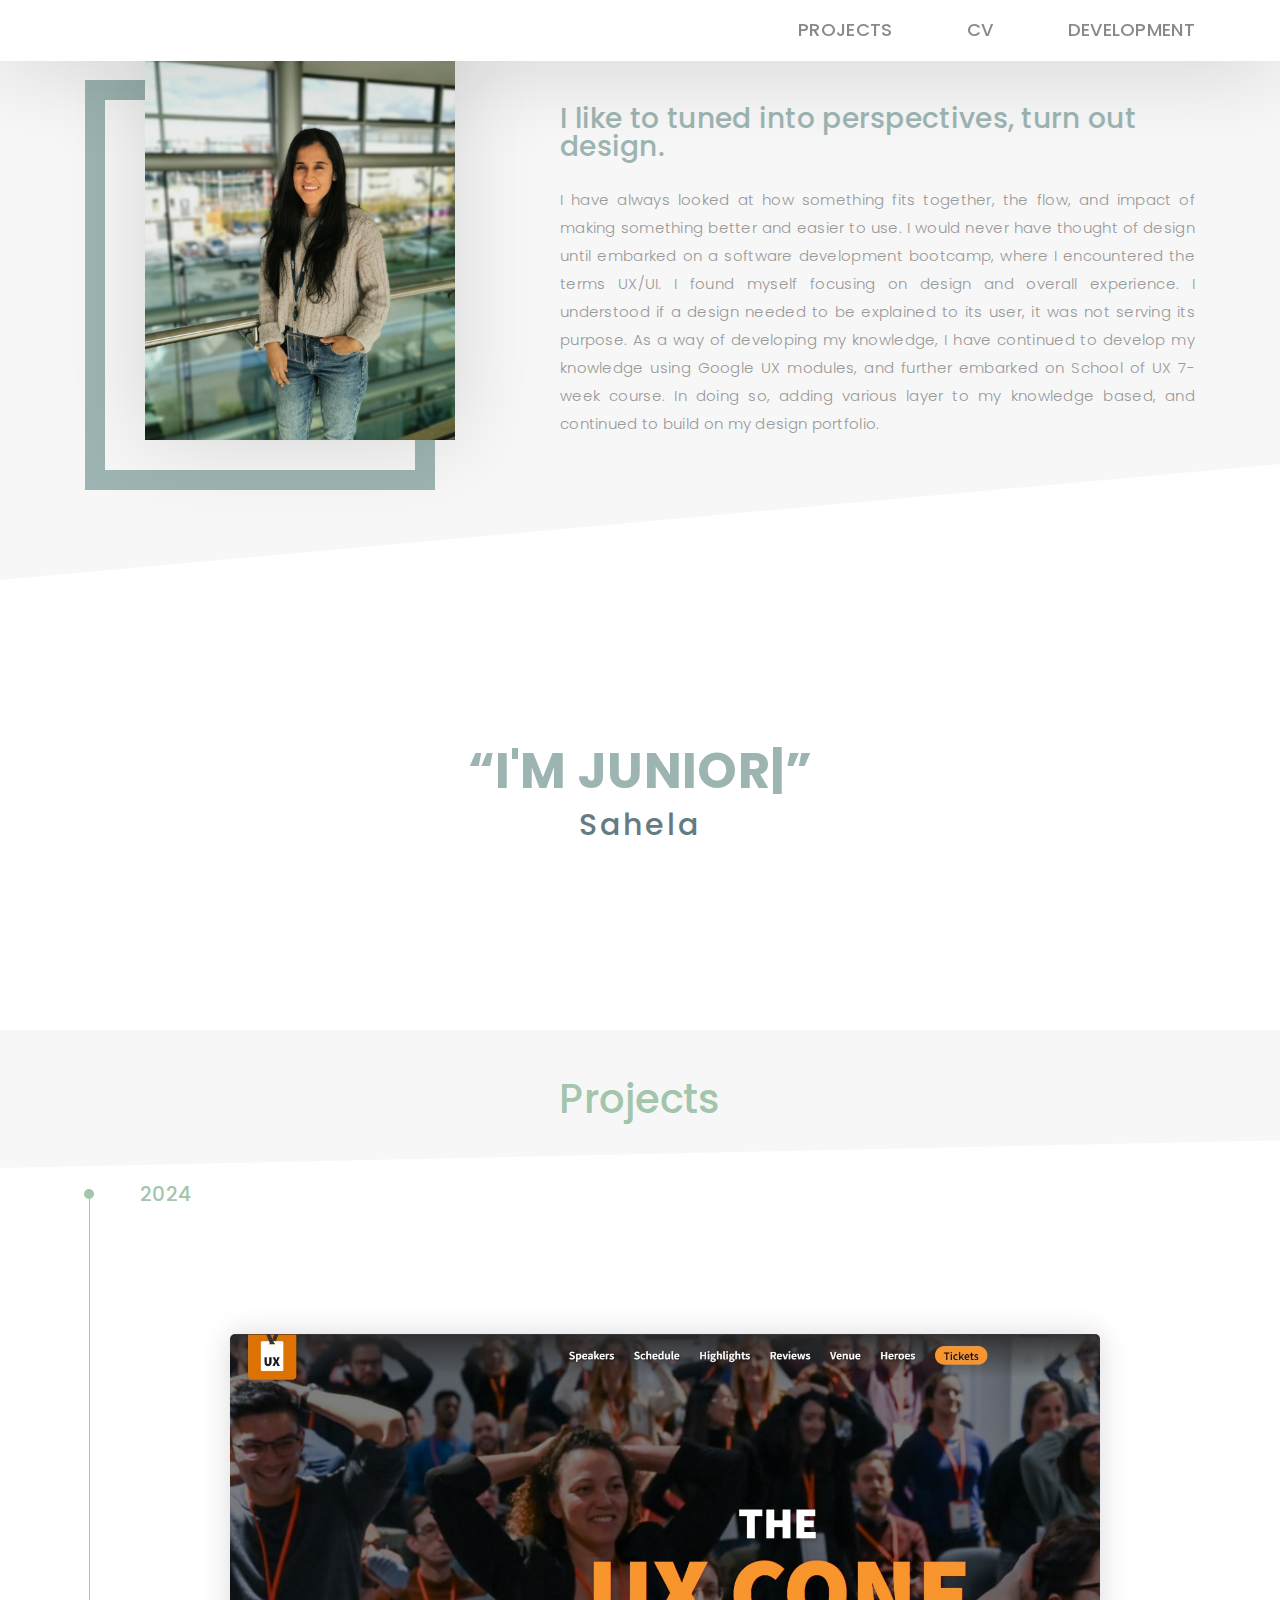
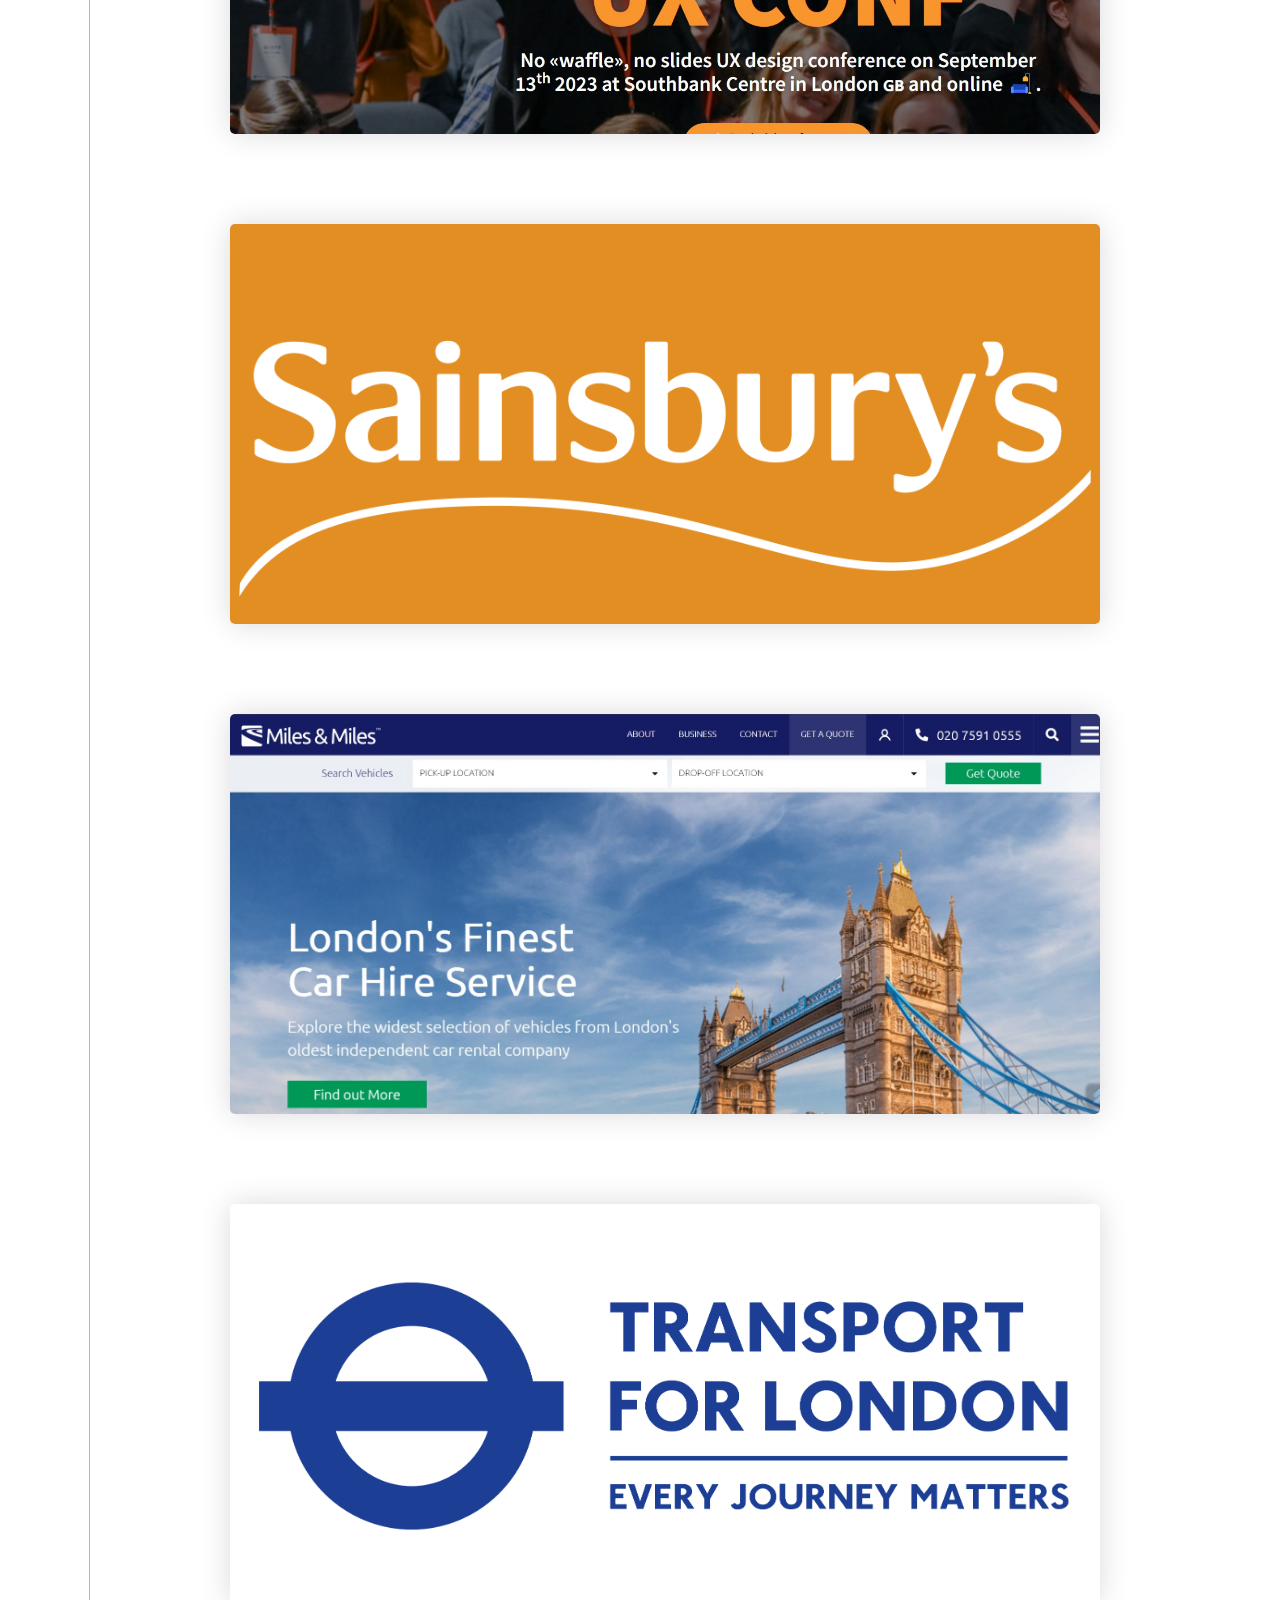
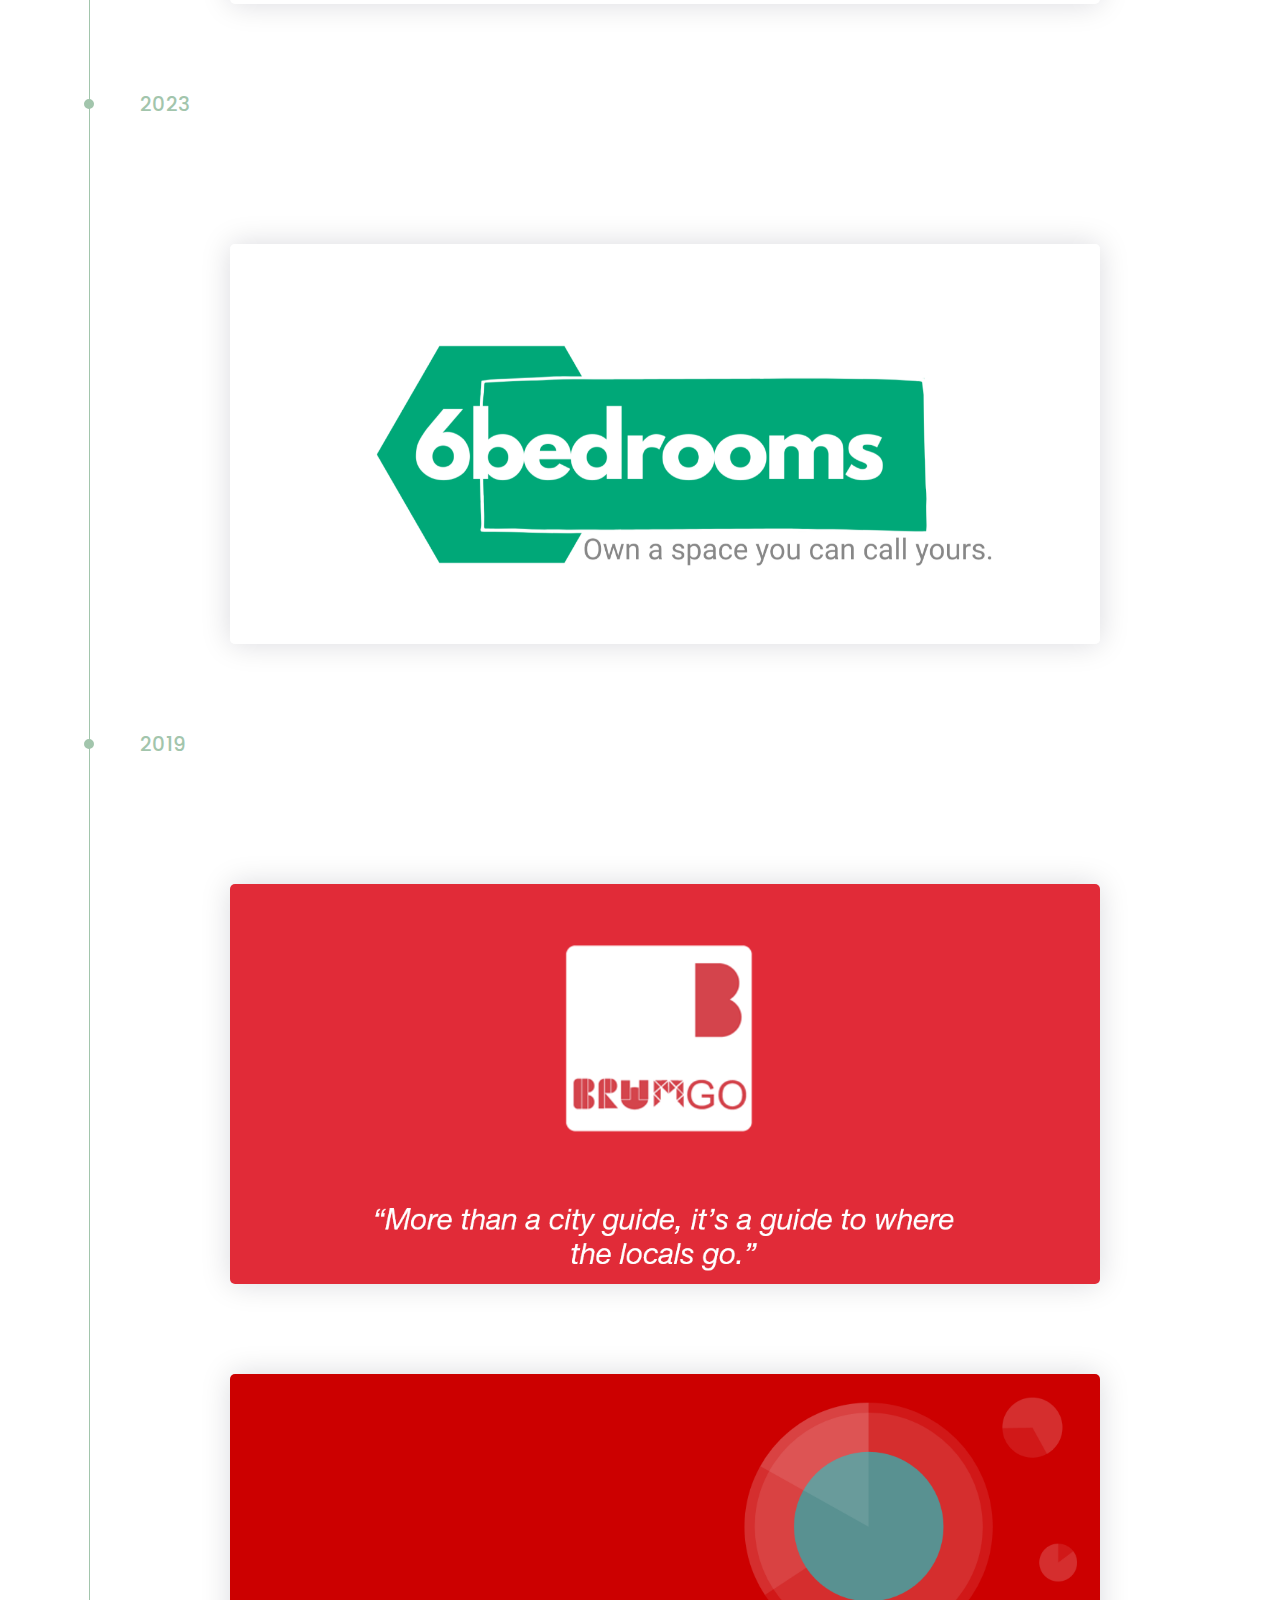
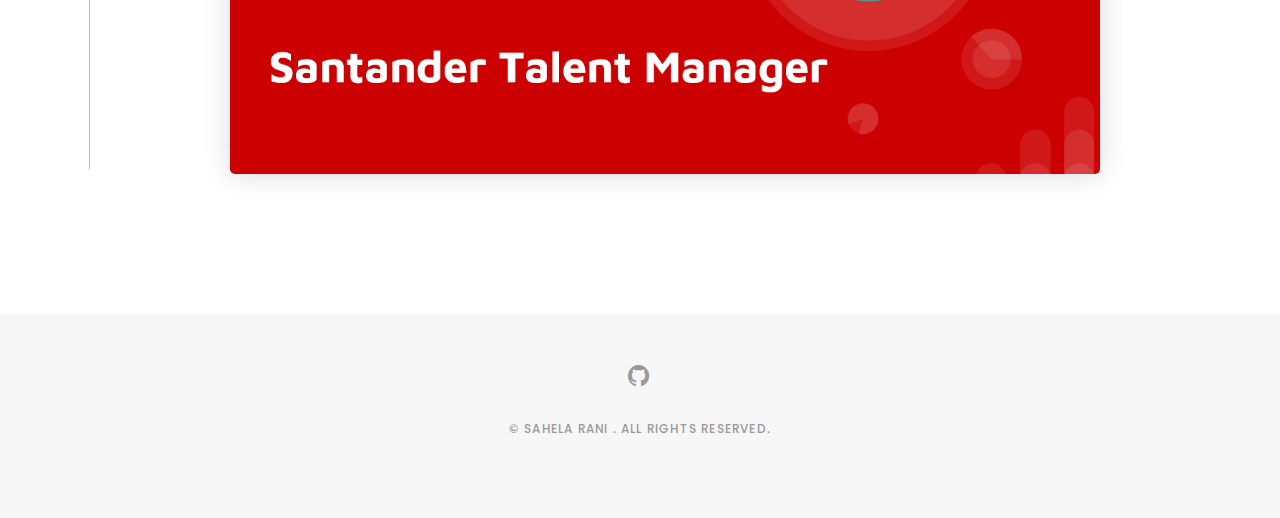
==== index.html @ 08a6c7be "all files" ====
<!DOCTYPE html>
<html lang="en">

<head>
  <meta charset="utf-8">
  <meta content="width=device-width, initial-scale=1.0" name="viewport">

  <title>Sahela</title>
  <meta content="" name="description">
  <meta content="" name="keywords">

  <!-- Favicons -->
  <link href="assets/img/favicon.png" rel="icon">
  <link href="assets/img/apple-touch-icon.png" rel="apple-touch-icon">

  <!-- Google Fonts -->
  <link
    href="https://fonts.googleapis.com/css?family=Poppins:300,300i,400,400i,500,500i,600,600i,700,700i|Playfair+Display:400,400i,500,500i,600,600i,700,700i,900,900i"
    rel="stylesheet">

  <!-- Vendor CSS Files -->
  <link href="assets/vendor/bootstrap/css/bootstrap.min.css" rel="stylesheet">
  <link href="assets/vendor/hover/hover.min.css" rel="stylesheet">
  <link href="assets/vendor/ionicons/css/ionicons.min.css" rel="stylesheet">
  <link href="assets/vendor/boxicons/css/boxicons.min.css" rel="stylesheet">
  <link href="assets/vendor/venobox/venobox.css" rel="stylesheet">
  <link href="assets/vendor/owl.carousel/assets/owl.carousel.min.css" rel="stylesheet">

  <!-- Main CSS File -->
  <link href="assets/css/style.css" rel="stylesheet">

  <!-- Global site tag (gtag.js) - Google Analytics -->


</head>

<body>

  <!-- ======= Navbar ======= -->
  <nav id="main-nav">
     <div class="container">
<ul>
          <li><a href="#strip" class="smoothScroll">Projects</a></li>
          <li><a href="cv.html" class="smoothScroll">CV</a></li>
          <li><a href="development.html" class="smoothScroll">Development</a></li>
         </ul> 
     </div>

      </div>
    </div>
  </nav>
  <!-- End Navbar -->

    <main id="main">

      <!-- ======= About Section ======= -->
      <div id="about" class="paddsection">
        <div class="container">
          <div class="row justify-content-between">

            <div class="col-lg-4 ">
              <div class="div-img-bg">
                <div class="about-img">
                  <img src="assets/img/me.jpg" class="img-responsive" alt="me">
                </div>
              </div>
            </div>

            <div class="col-lg-7">
              <div class="about-descr">

                <p class="p-heading">I like to tuned into perspectives, turn out design.</p>
                <p class="separator">
                  I have always looked at how something fits together, the flow, and impact of making something better and easier to use. 
                  I would never have thought of design until embarked on a software development bootcamp, where I encountered the terms UX/UI. 
                  I found myself focusing on design and overall experience.
                   I understood if a design needed to be explained to its user, it was not serving its purpose. 
                   As a way of developing my knowledge, I have continued to develop my knowledge using Google UX modules, and further embarked on School of UX 7-week course. 
                   In doing so, adding various layer to my knowledge based, and continued to build on my design portfolio.
                </p>

              </div>

            </div>
          </div>
        </div>
      </div>
      
      <!-- End About Section -->

        <!-- ======= Hero Section ======= -->
  <div id="hero" class="home">

    <div class="container">
      <div class="hero-content">
        <h1 id="strip"><q>I'm <span class="typed"></span></h1>
        <p class="typed-items" data-typed-person="Junior UX/UI Designer">Sahela</q></p>
        
      </div>

    </div><!-- End Hero -->


          <!-- ======= Portfolio Section ======= -->
          <div id="portfolio" class="paddsections">
            <h1 class="strip">Projects</h1>

            <div class="timeline-wrap">
              <ul class="timeline">
                
                <li class="timeline-li">2024</li>
              
                <!---Ignore, work in progress
            <div style="background-image: url('https://www.hdcarwallpapers.com/thumbs/2015/2015_koenigsegg_one_1-t2.jpg');
            background-repeat: no-repeat; object-fit: contain;" 
            class="project"> MyFitnessPal
            <a href="myfitnesspal.html">
            <span class="linkSpanner"></span></a>
            </div>
            --->

            <div style="background-image: url(assets/img/uxconference/logo.jpg); background-size: cover;" class="project">
              <a href="uxconference.html">
              <span class="linkSpanner"></span></a>
              </div>

              <div style="background-image: url(assets/img/sainsburys/Sainsburys-Emblem.png); background-size: cover;"class="project"> 
                <a href="sainsburys.html">
                <span class="linkSpanner"></span></a>
                </div>
  
                <div style="background-image: url(assets/img/miles/logo.jpg); background-size: cover;" class="project">
                  <a href="miles.html">
                  <span class="linkSpanner"></span></a>
                  </div>
 
                  <div style="background-image: url(assets/img/transport/logo.png); background-size: cover;"class="project">
                    <a href="transport.html">
                    <span class="linkSpanner"></span></a>
                    </div>

                    <li class="timeline-li">2023</li>

                    
                    <div style="background-image: url(assets/img/6bedrooms/cover.png); background-size: cover;"
                    class="project">
                      <a href="6bedrooms.html">
                      <span class="linkSpanner"></span></a>
                      </div>

                      <li class="timeline-li"> 2019</li>


                      <div style="background-image: url(assets/img/brumGo/brumgoCover.png); background-size: cover;"
                      class="project"> 
                      <a href="brumGo.html">
                      <span class="linkSpanner"></span></a>
                      </div>



                      <div style="background-image: url(assets/img/santander/santanderCover.png); background-size: cover;" class="project"> 
                        <a href="santander.html">
                        <span class="linkSpanner"></span></a>
                        </div>
      
  
                      </ul>
                    </div>

            </div>
    
          </div>
    
      </div>
     
      <!-- End Portfolio Section -->
    </div>


</div>
  <!-- ======= Footer ======= -->
  <div id="footer" class="text-center">
    <div class="container">
      <div class="socials-media text-center">

        <ul class="list-unstyled">
          <li><a><i class="ion-social-github"></i></a></li>
          
        </ul>

      </div>

      <p>&copy; Sahela Rani . All rights reserved.</p>

    </div>
  </div>
  
  <!-- End Footer -->

  <!-- Vendor JS Files -->
  <script src="assets/vendor/jquery/jquery.min.js"></script>
  <script src="assets/vendor/bootstrap/js/bootstrap.bundle.min.js"></script>
  <script src="assets/vendor/jquery.easing/jquery.easing.min.js"></script>
  <script src="assets/vendor/php-email-form/validate.js"></script>
  <script src="assets/vendor/typed/typed.js"></script>
  <script src="assets/vendor/jquery-sticky/jquery.sticky.js"></script>
  <script src="assets/vendor/isotope-layout/isotope.pkgd.min.js"></script>
  <script src="assets/vendor/venobox/venobox.min.js"></script>
  <script src="assets/vendor/owl.carousel/owl.carousel.min.js"></script>

  <!-- Main JS File -->
  <script src="assets/js/main.js"></script>

</body>

</html>
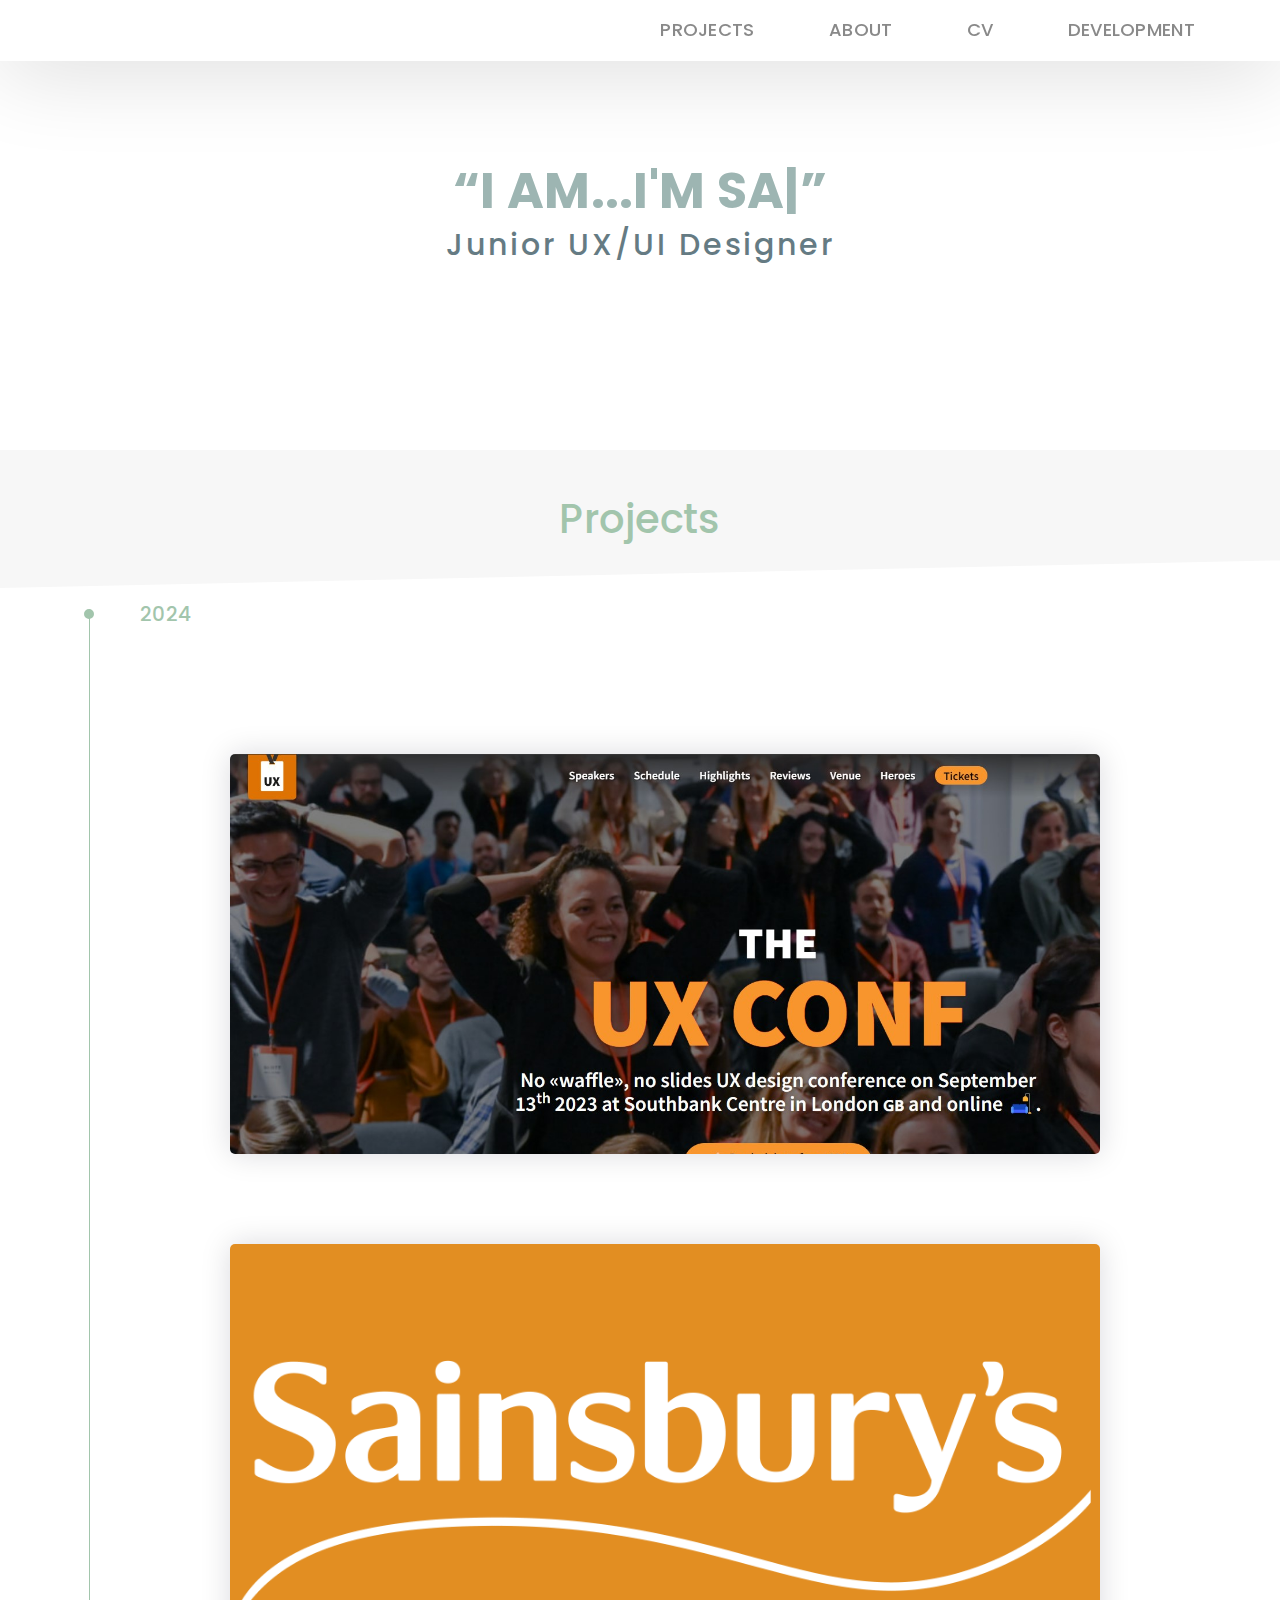
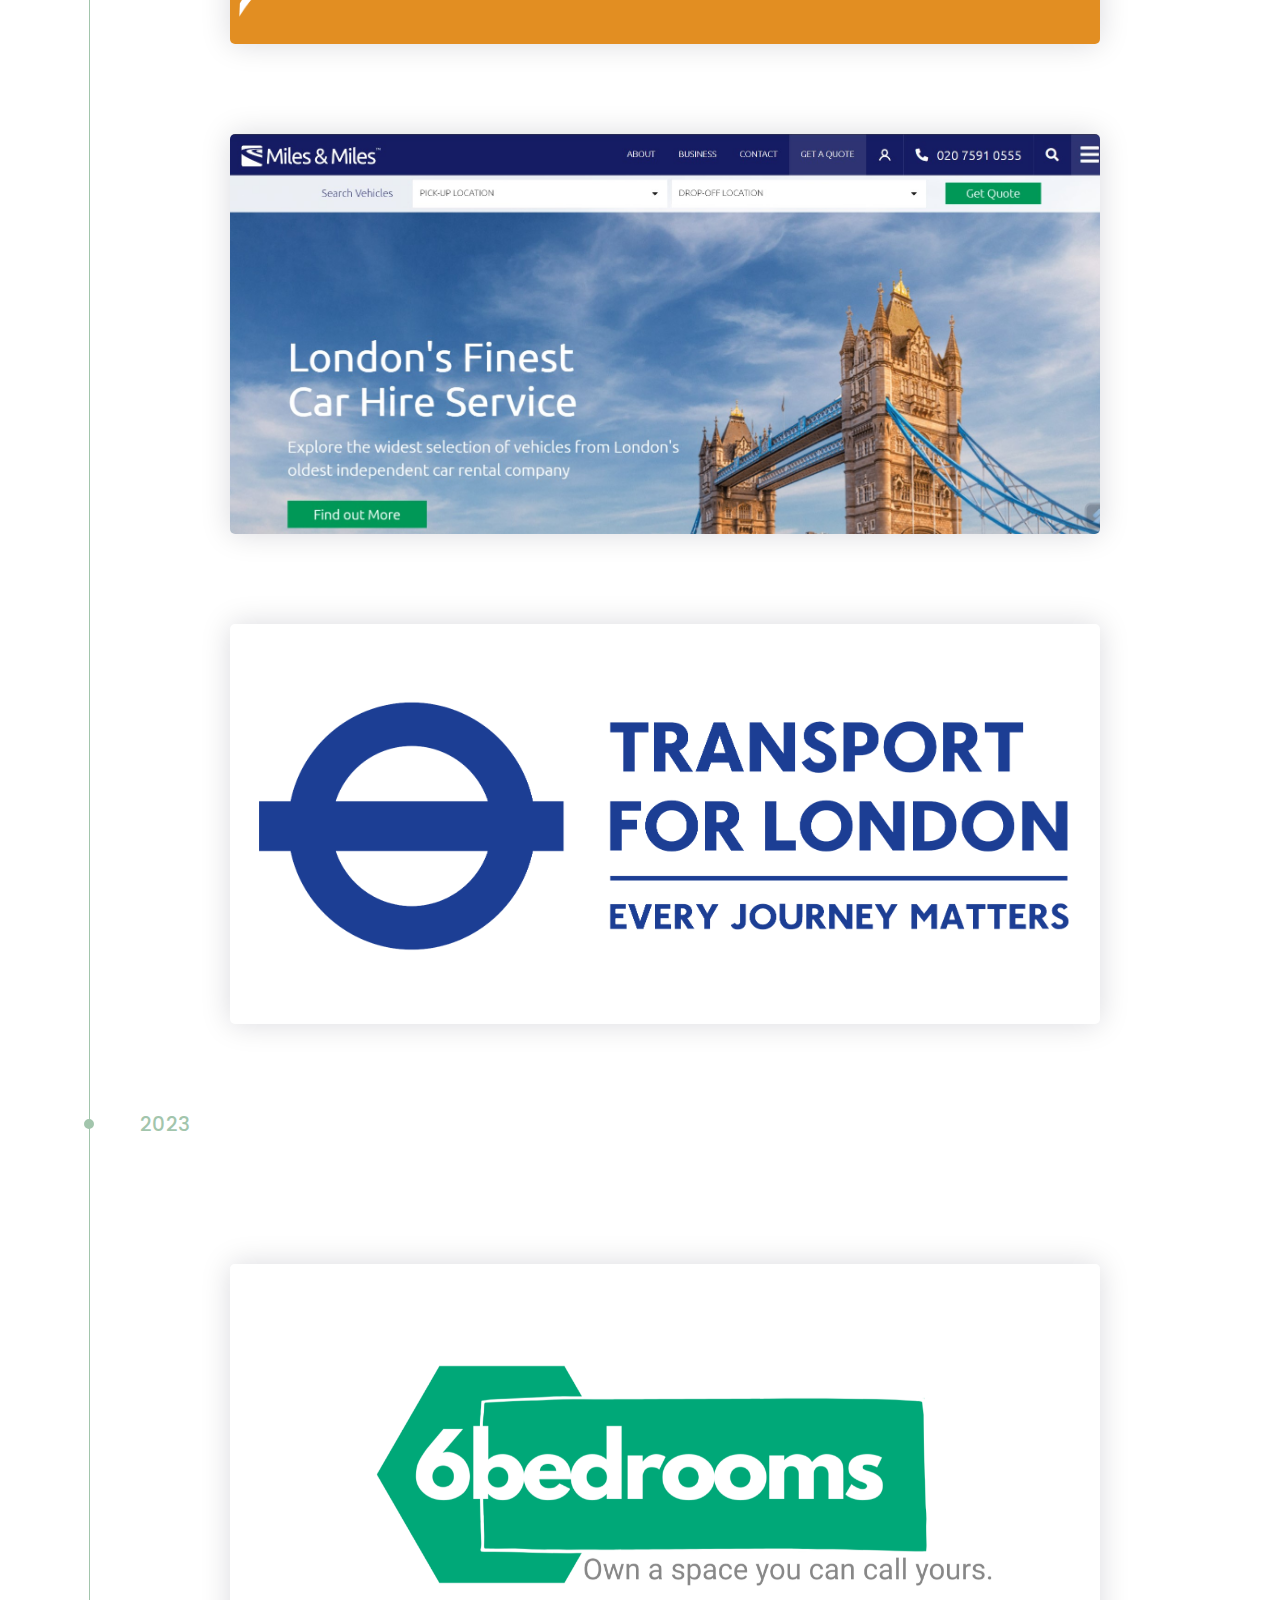
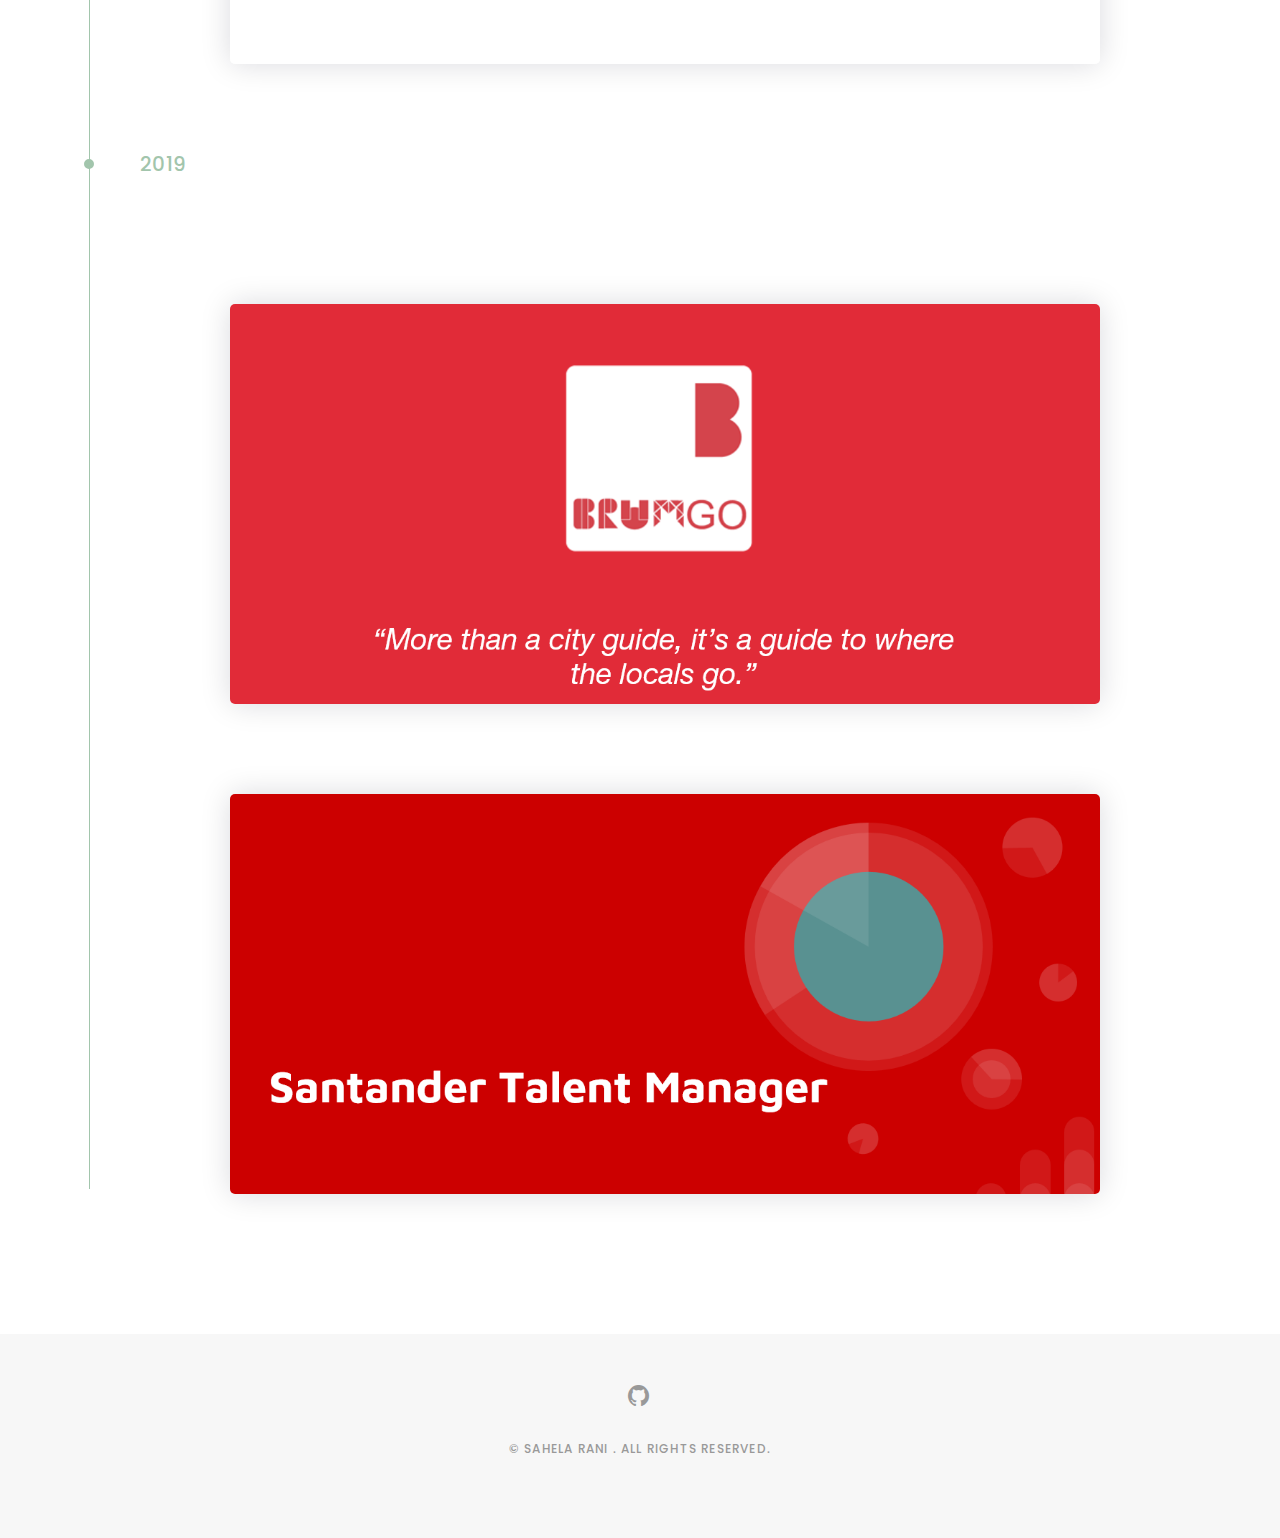
==== commit 41c03c3c: "about, text changes, iframe dimensions changed" ====
--- a/index.html
+++ b/index.html
@@ -41,6 +41,7 @@
      <div class="container">
 <ul>
           <li><a href="#strip" class="smoothScroll">Projects</a></li>
+          <li><a href="about.html" class="smoothScroll">About</a></li>
           <li><a href="cv.html" class="smoothScroll">CV</a></li>
           <li><a href="development.html" class="smoothScroll">Development</a></li>
          </ul> 
@@ -53,48 +54,13 @@
 
     <main id="main">
 
-      <!-- ======= About Section ======= -->
-      <div id="about" class="paddsection">
-        <div class="container">
-          <div class="row justify-content-between">
-
-            <div class="col-lg-4 ">
-              <div class="div-img-bg">
-                <div class="about-img">
-                  <img src="assets/img/me.jpg" class="img-responsive" alt="me">
-                </div>
-              </div>
-            </div>
-
-            <div class="col-lg-7">
-              <div class="about-descr">
-
-                <p class="p-heading">I like to tuned into perspectives, turn out design.</p>
-                <p class="separator">
-                  I have always looked at how something fits together, the flow, and impact of making something better and easier to use. 
-                  I would never have thought of design until embarked on a software development bootcamp, where I encountered the terms UX/UI. 
-                  I found myself focusing on design and overall experience.
-                   I understood if a design needed to be explained to its user, it was not serving its purpose. 
-                   As a way of developing my knowledge, I have continued to develop my knowledge using Google UX modules, and further embarked on School of UX 7-week course. 
-                   In doing so, adding various layer to my knowledge based, and continued to build on my design portfolio.
-                </p>
-
-              </div>
-
-            </div>
-          </div>
-        </div>
-      </div>
-      
-      <!-- End About Section -->
-
         <!-- ======= Hero Section ======= -->
   <div id="hero" class="home">
 
     <div class="container">
       <div class="hero-content">
-        <h1 id="strip"><q>I'm <span class="typed"></span></h1>
-        <p class="typed-items" data-typed-person="Junior UX/UI Designer">Sahela</q></p>
+        <h1 id="strip"><q>I am...<span class="typed"></span></h1>
+        <p class="typed-items" data-typed-person="I'm Sahela">Junior UX/UI Designer</q></p>
         
       </div>
 
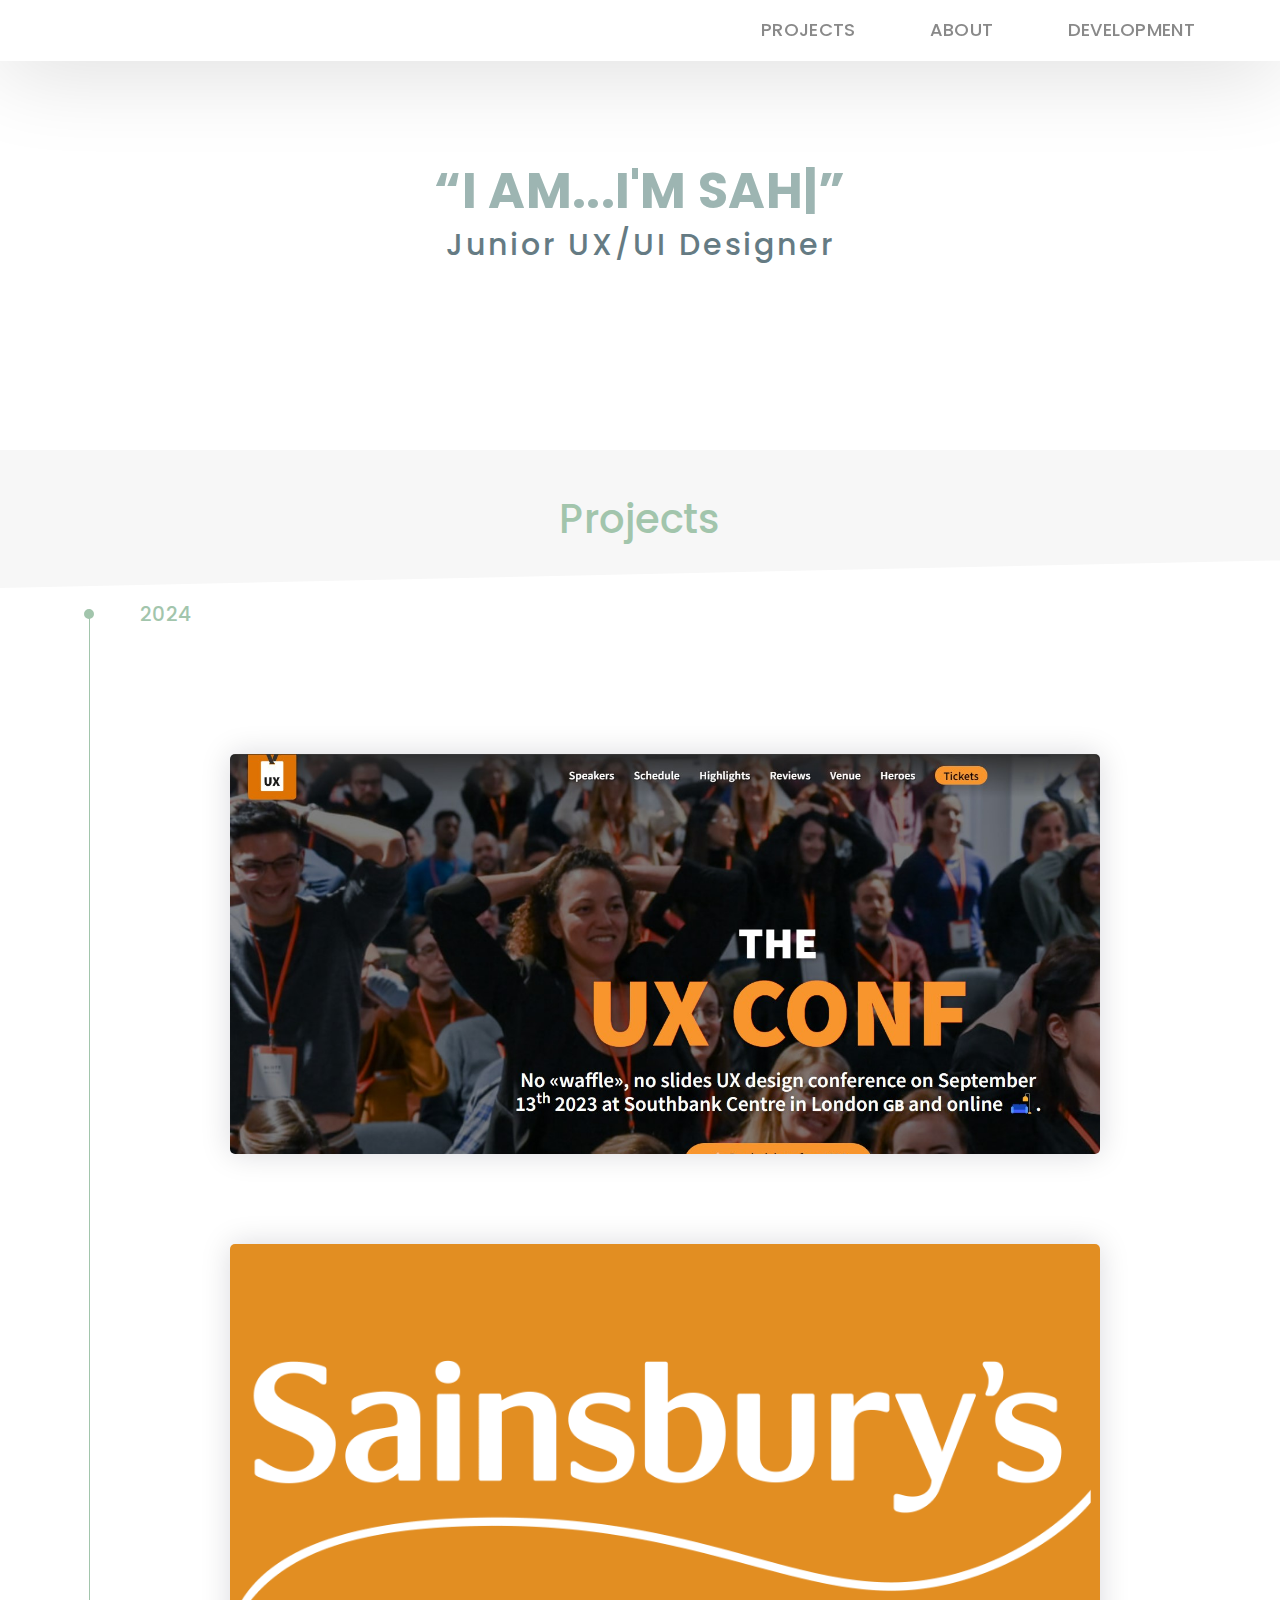
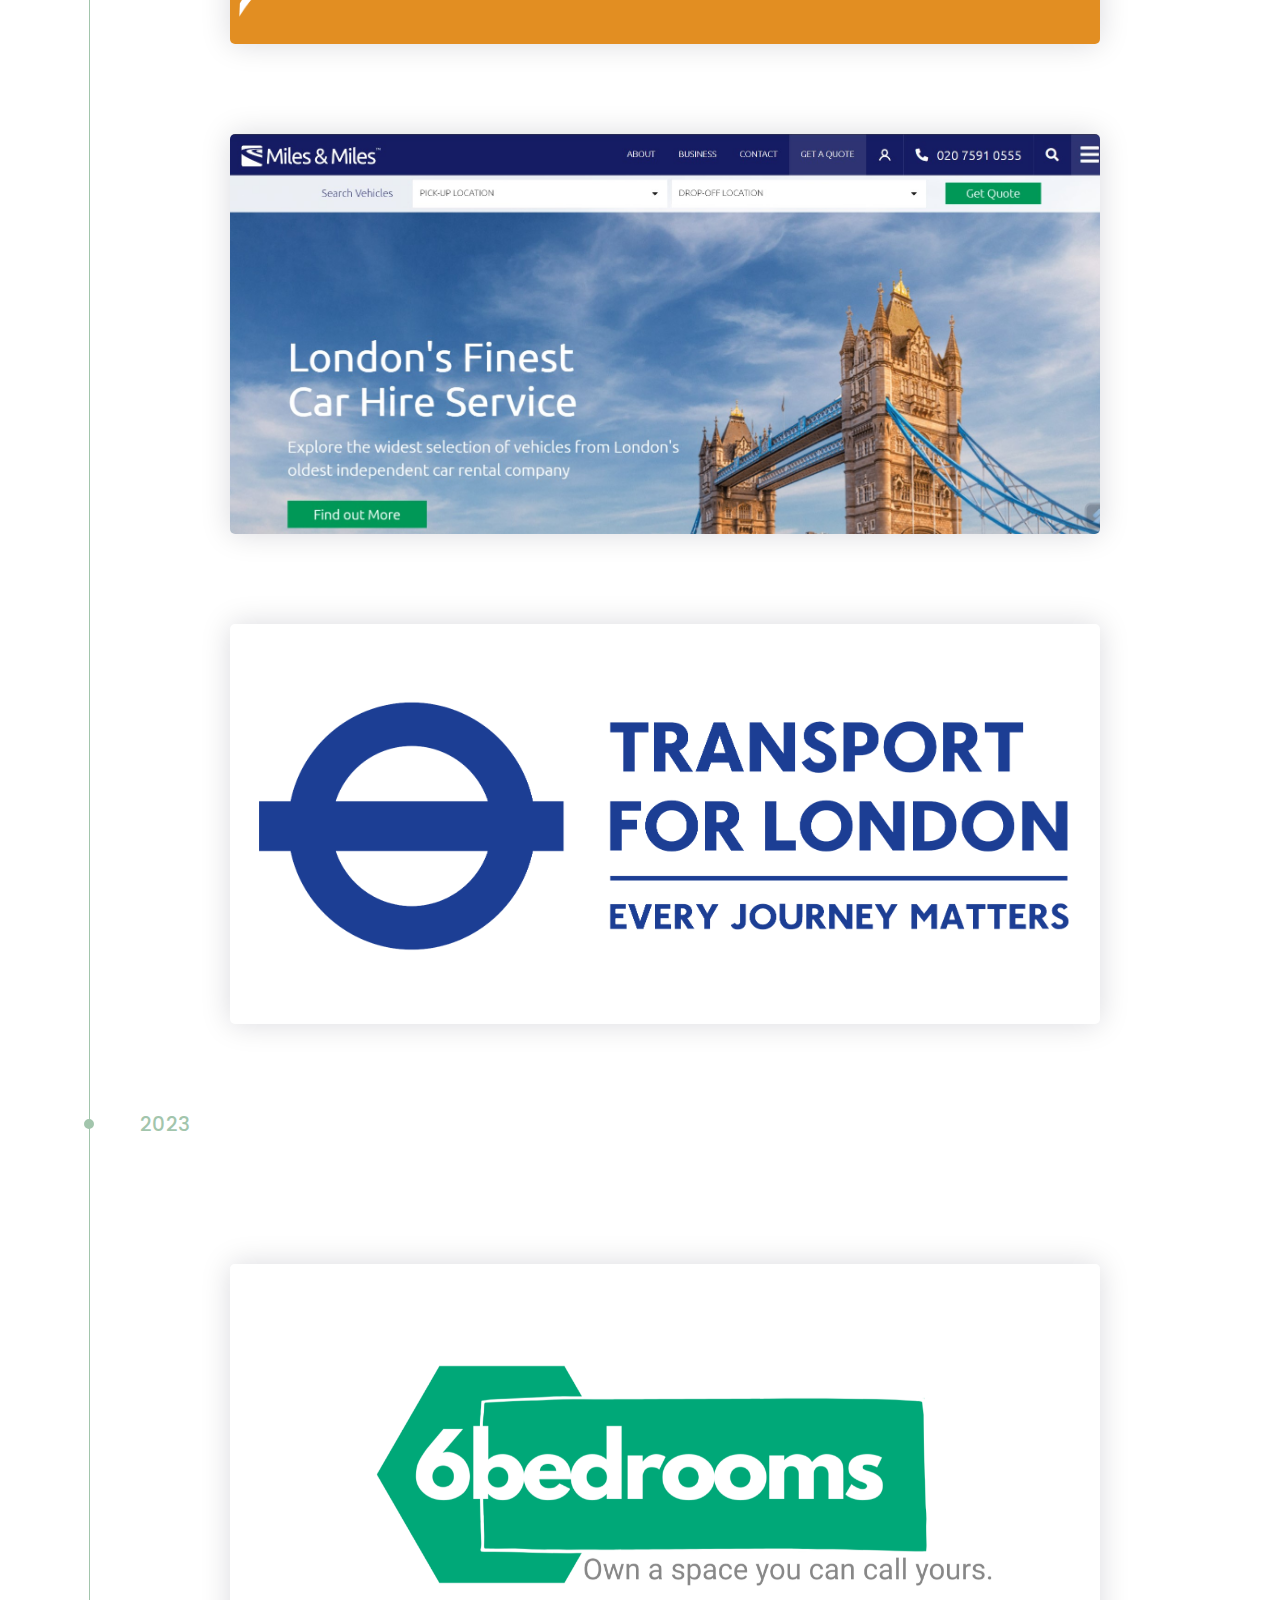
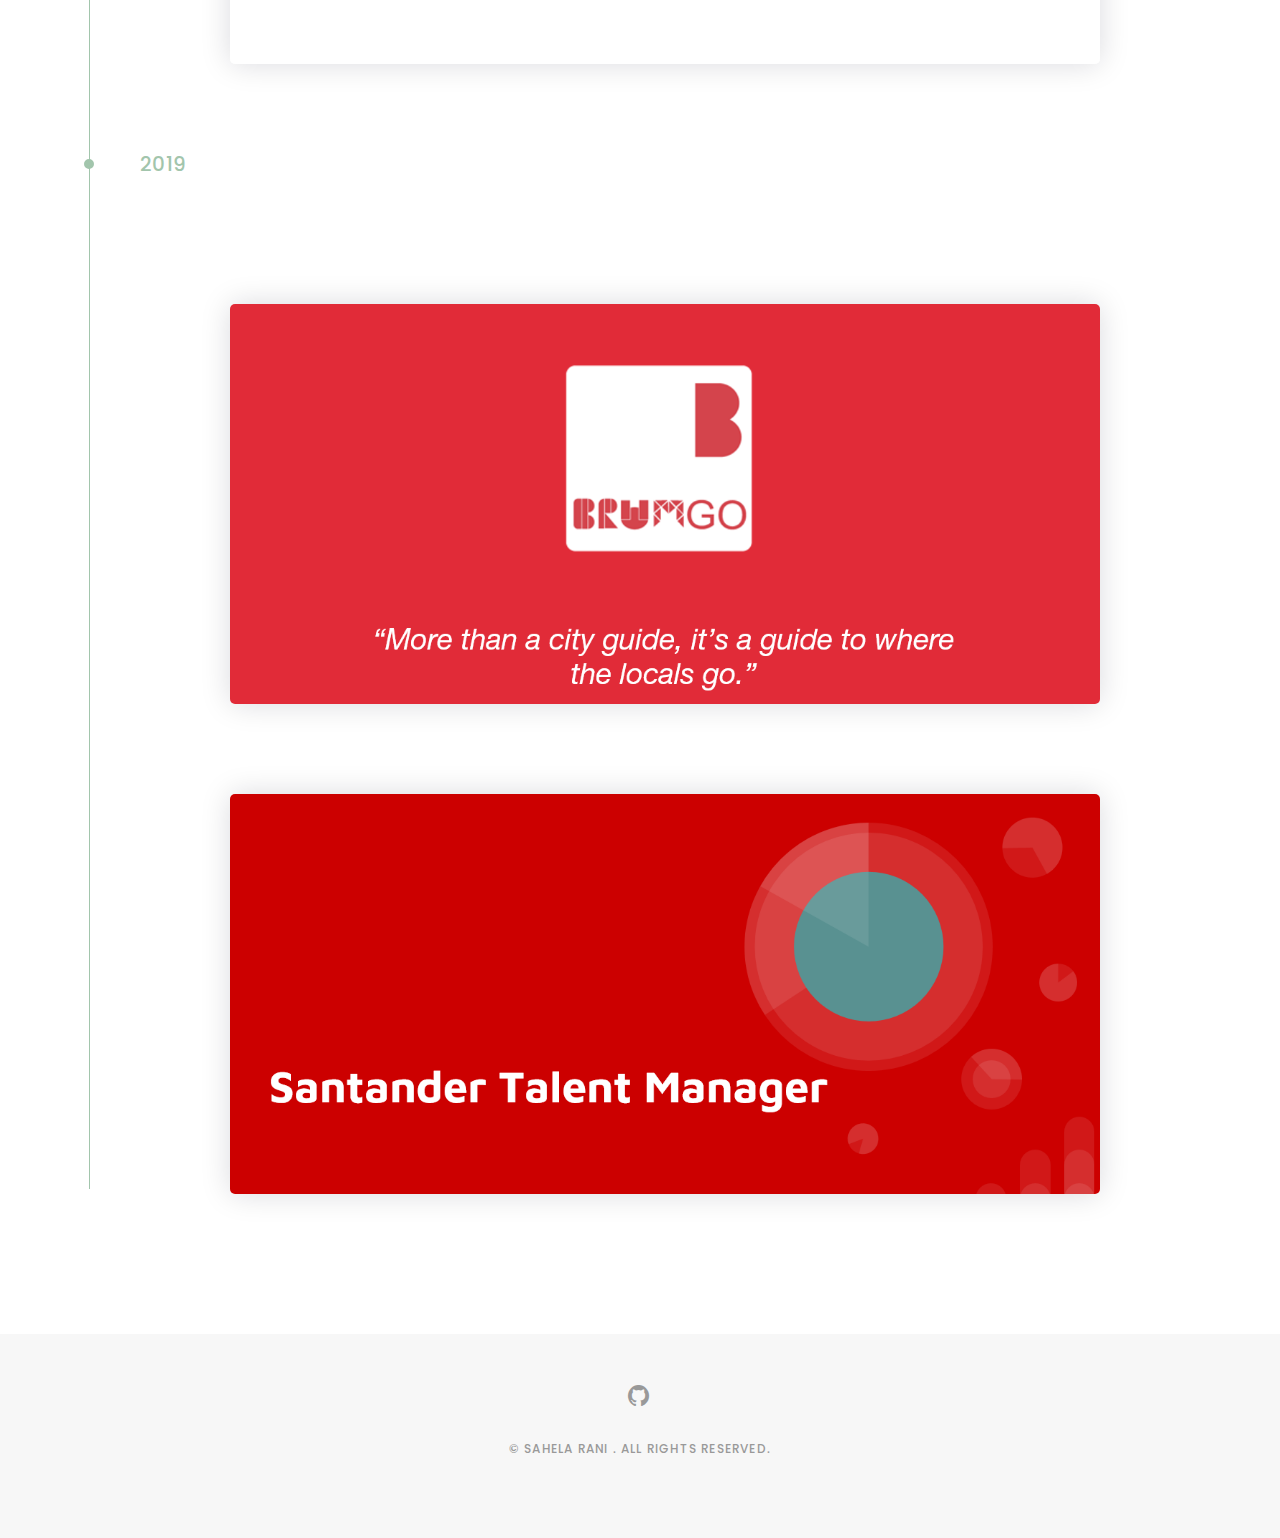
==== commit 61643144: "remove the cv" ====
--- a/index.html
+++ b/index.html
@@ -42,7 +42,6 @@
 <ul>
           <li><a href="#strip" class="smoothScroll">Projects</a></li>
           <li><a href="about.html" class="smoothScroll">About</a></li>
-          <li><a href="cv.html" class="smoothScroll">CV</a></li>
           <li><a href="development.html" class="smoothScroll">Development</a></li>
          </ul> 
      </div>
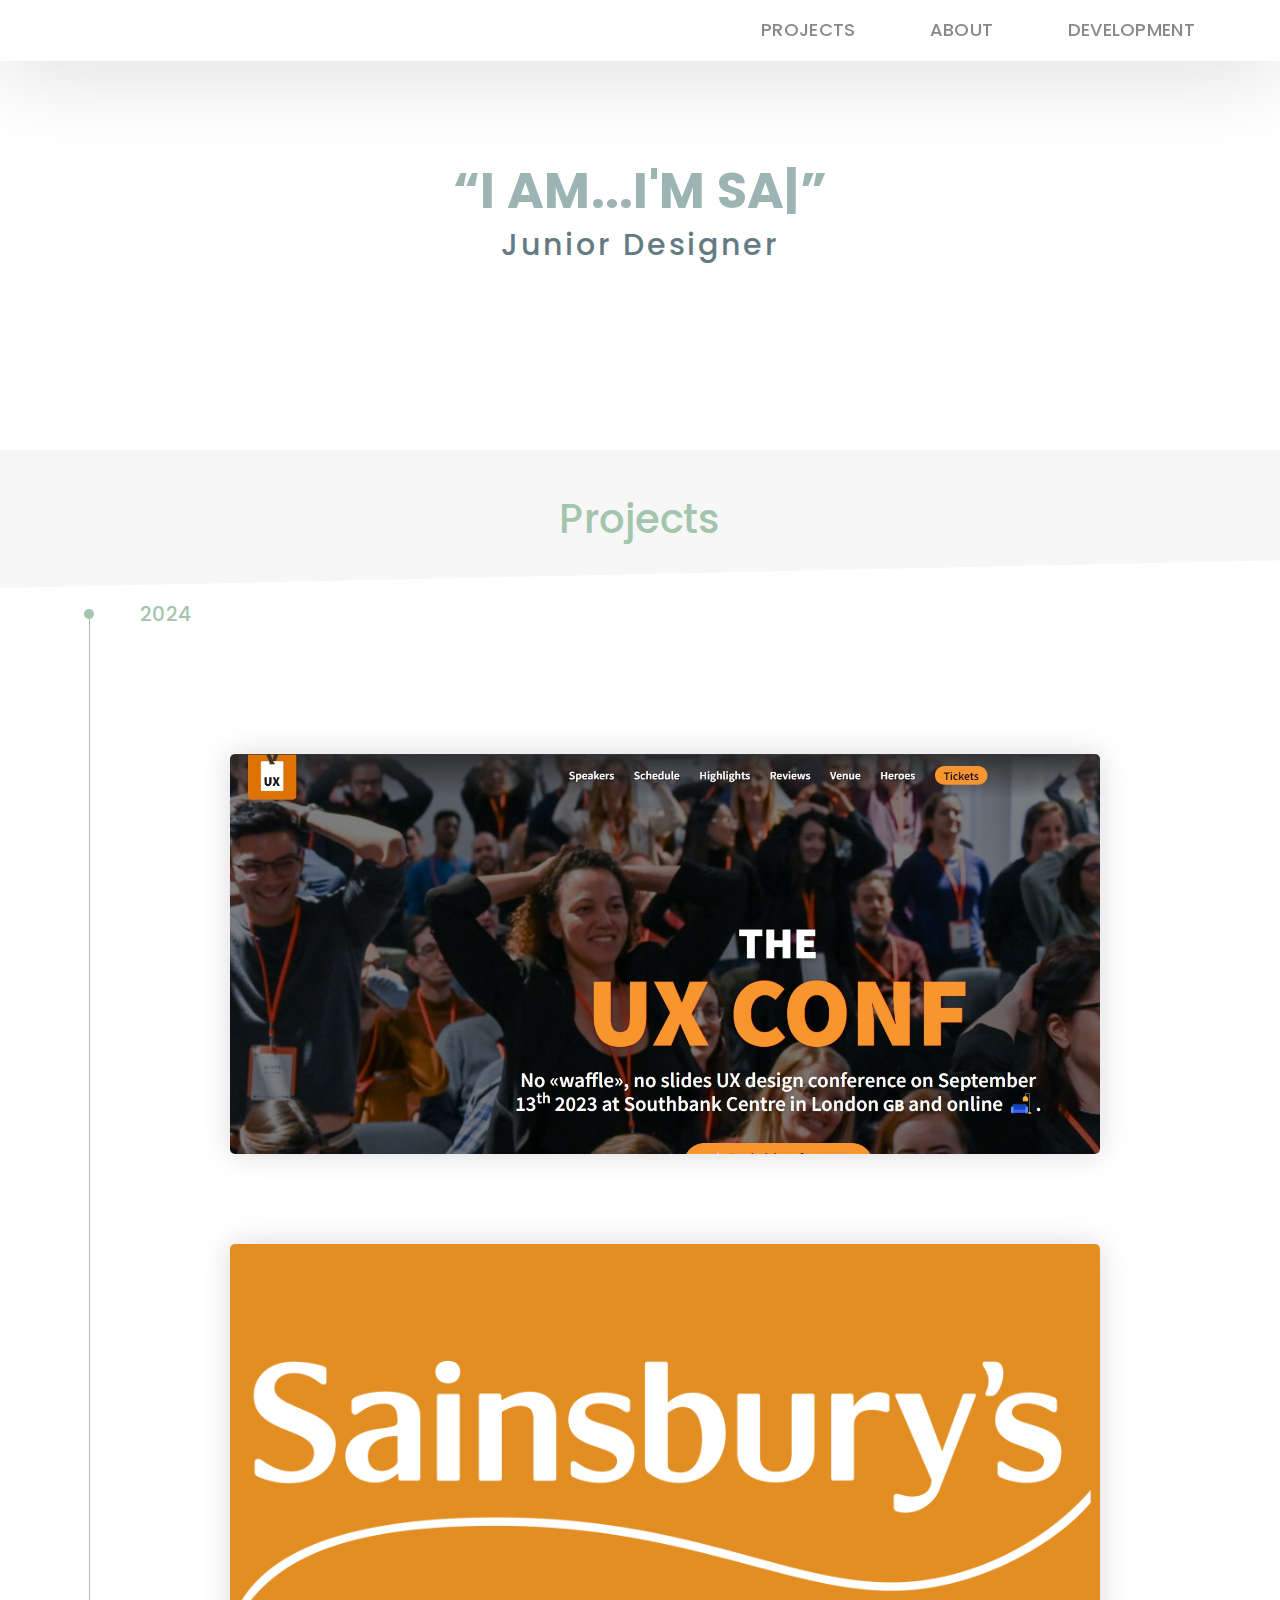
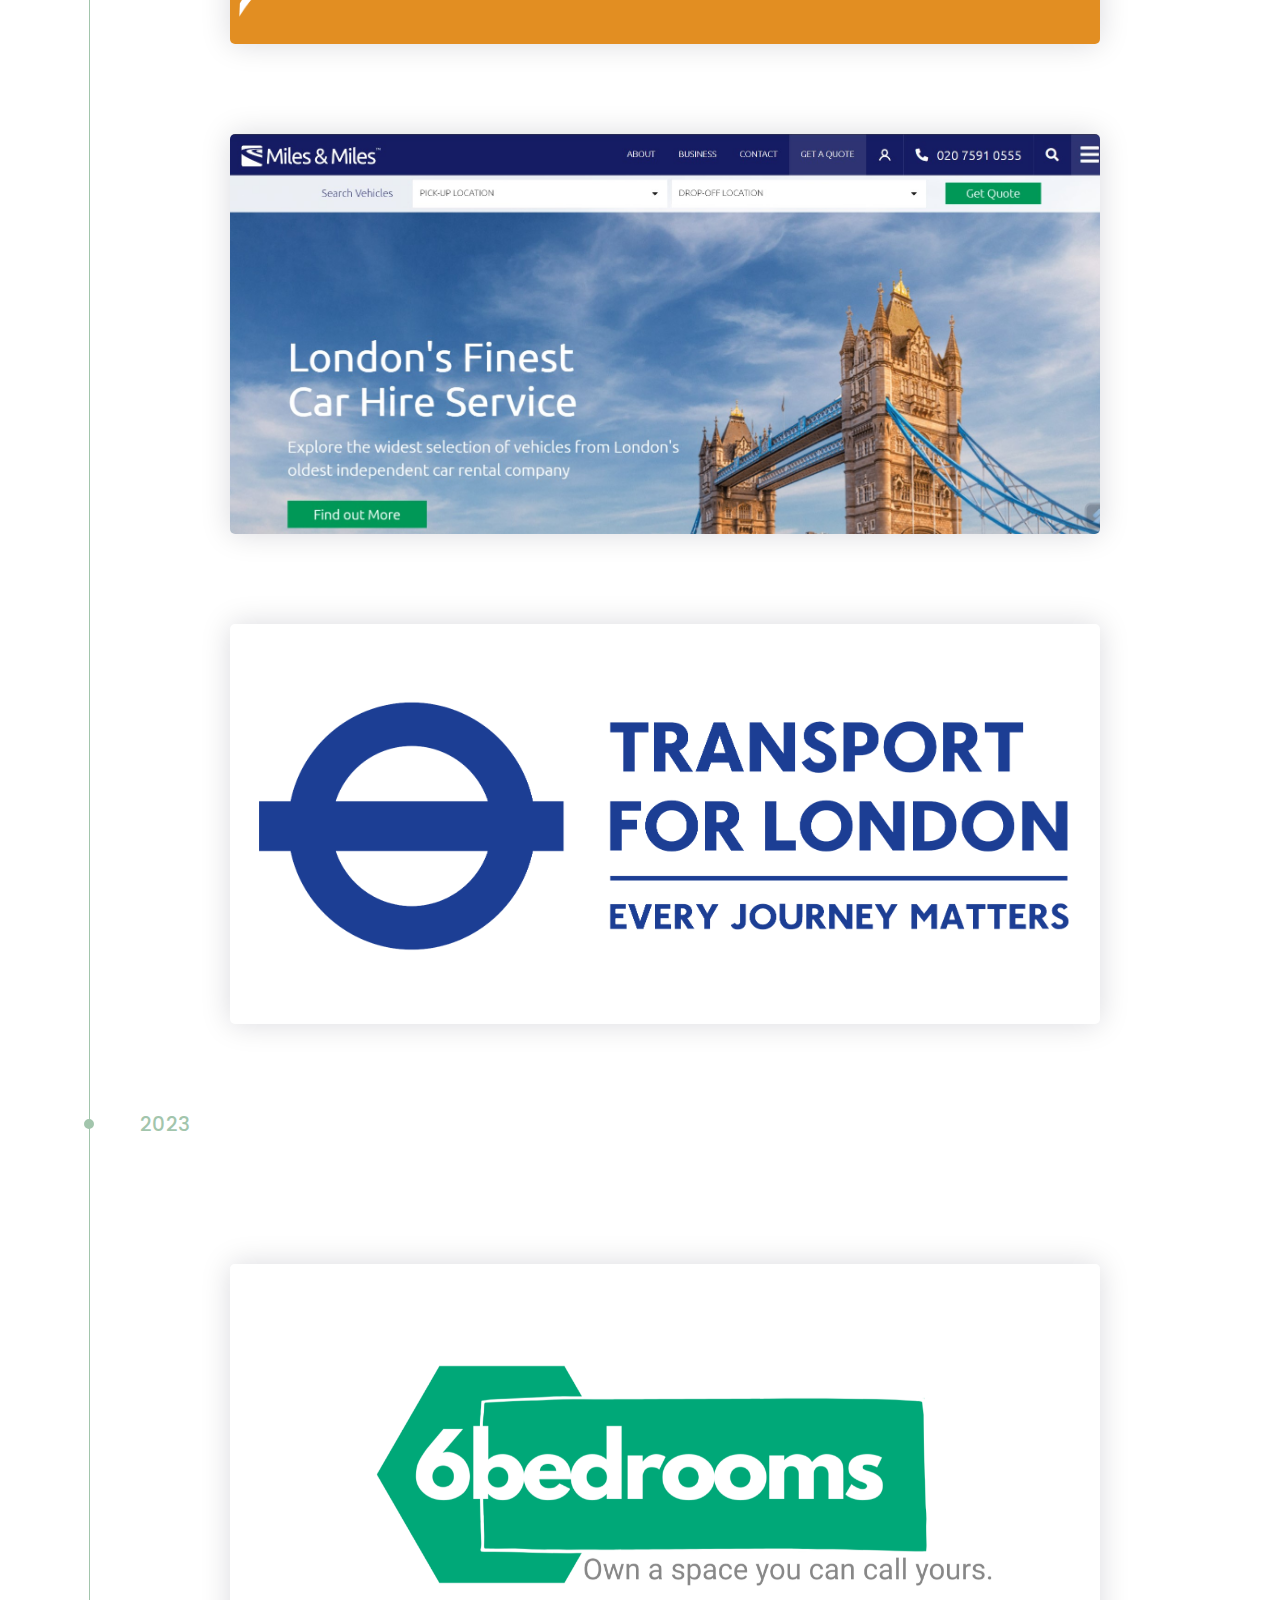
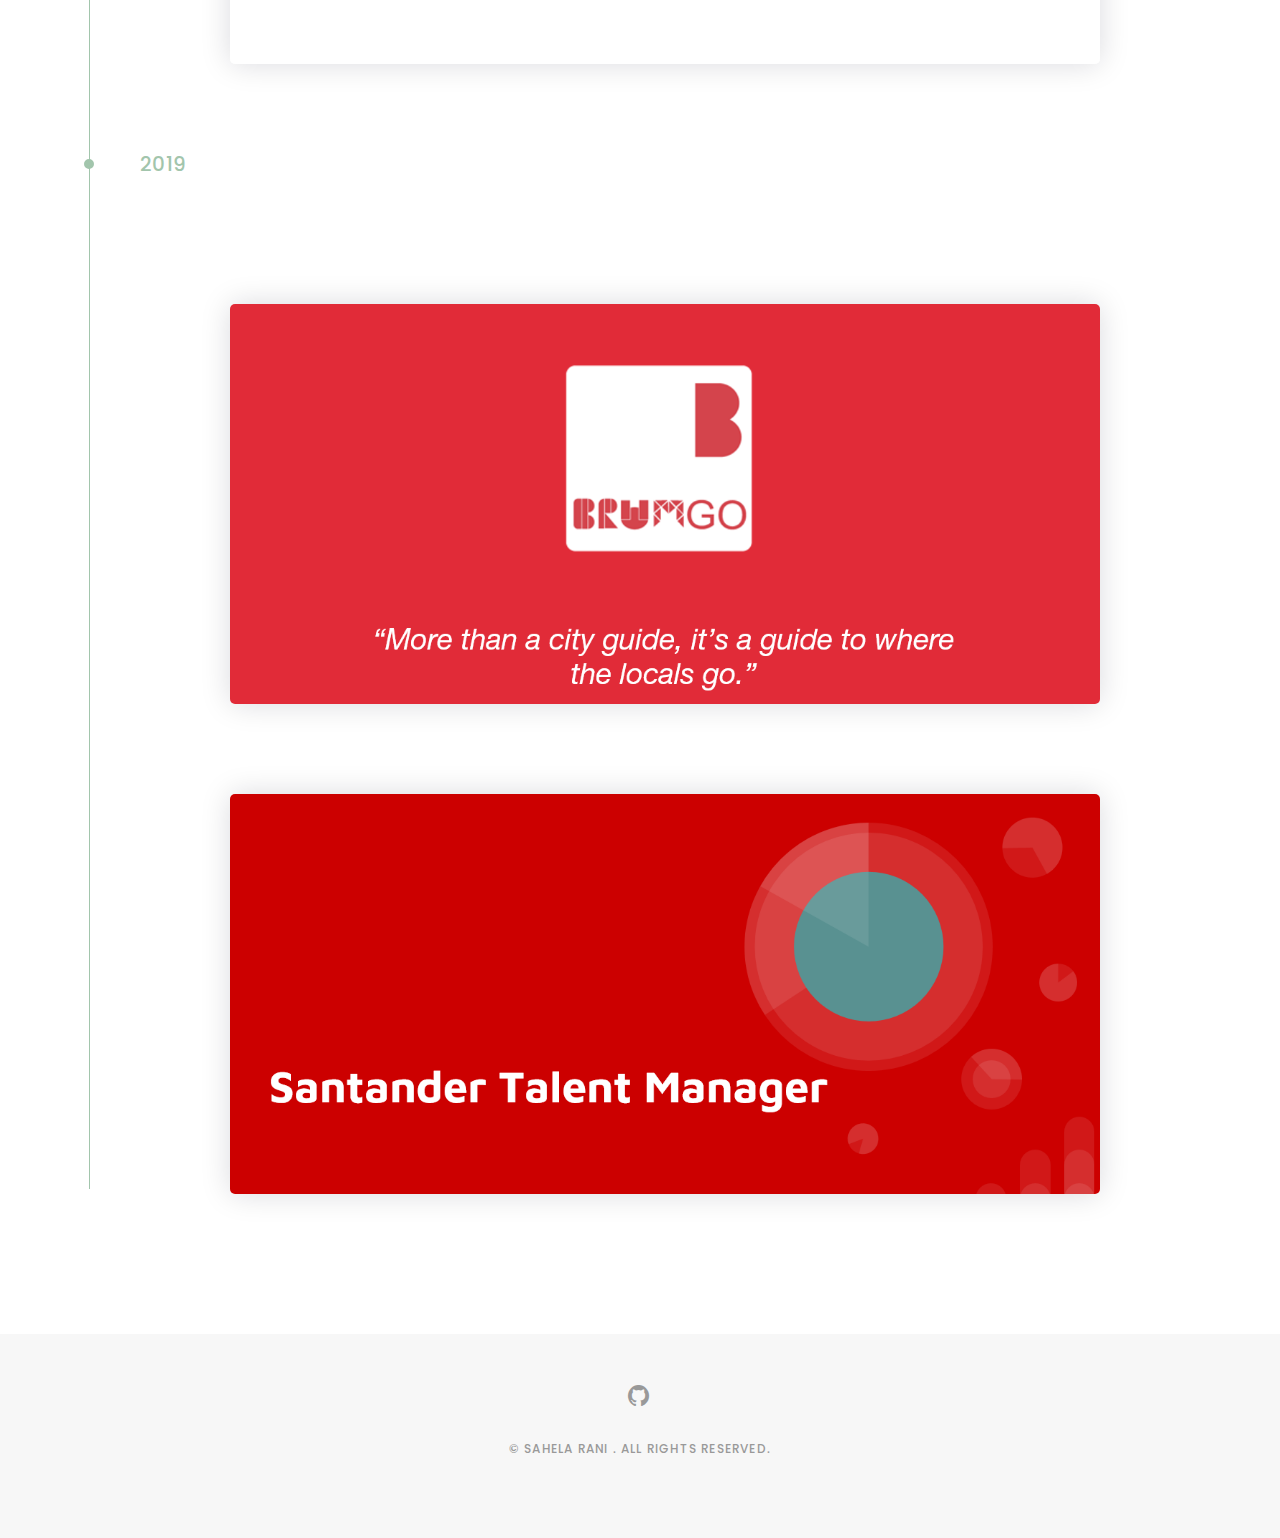
==== commit 5cb5c7b8: "update index file" ====
--- a/index.html
+++ b/index.html
@@ -59,7 +59,7 @@
     <div class="container">
       <div class="hero-content">
         <h1 id="strip"><q>I am...<span class="typed"></span></h1>
-        <p class="typed-items" data-typed-person="I'm Sahela">Junior UX/UI Designer</q></p>
+        <p class="typed-items" data-typed-person="I'm Sahela">Junior Designer</q></p>
         
       </div>
 
